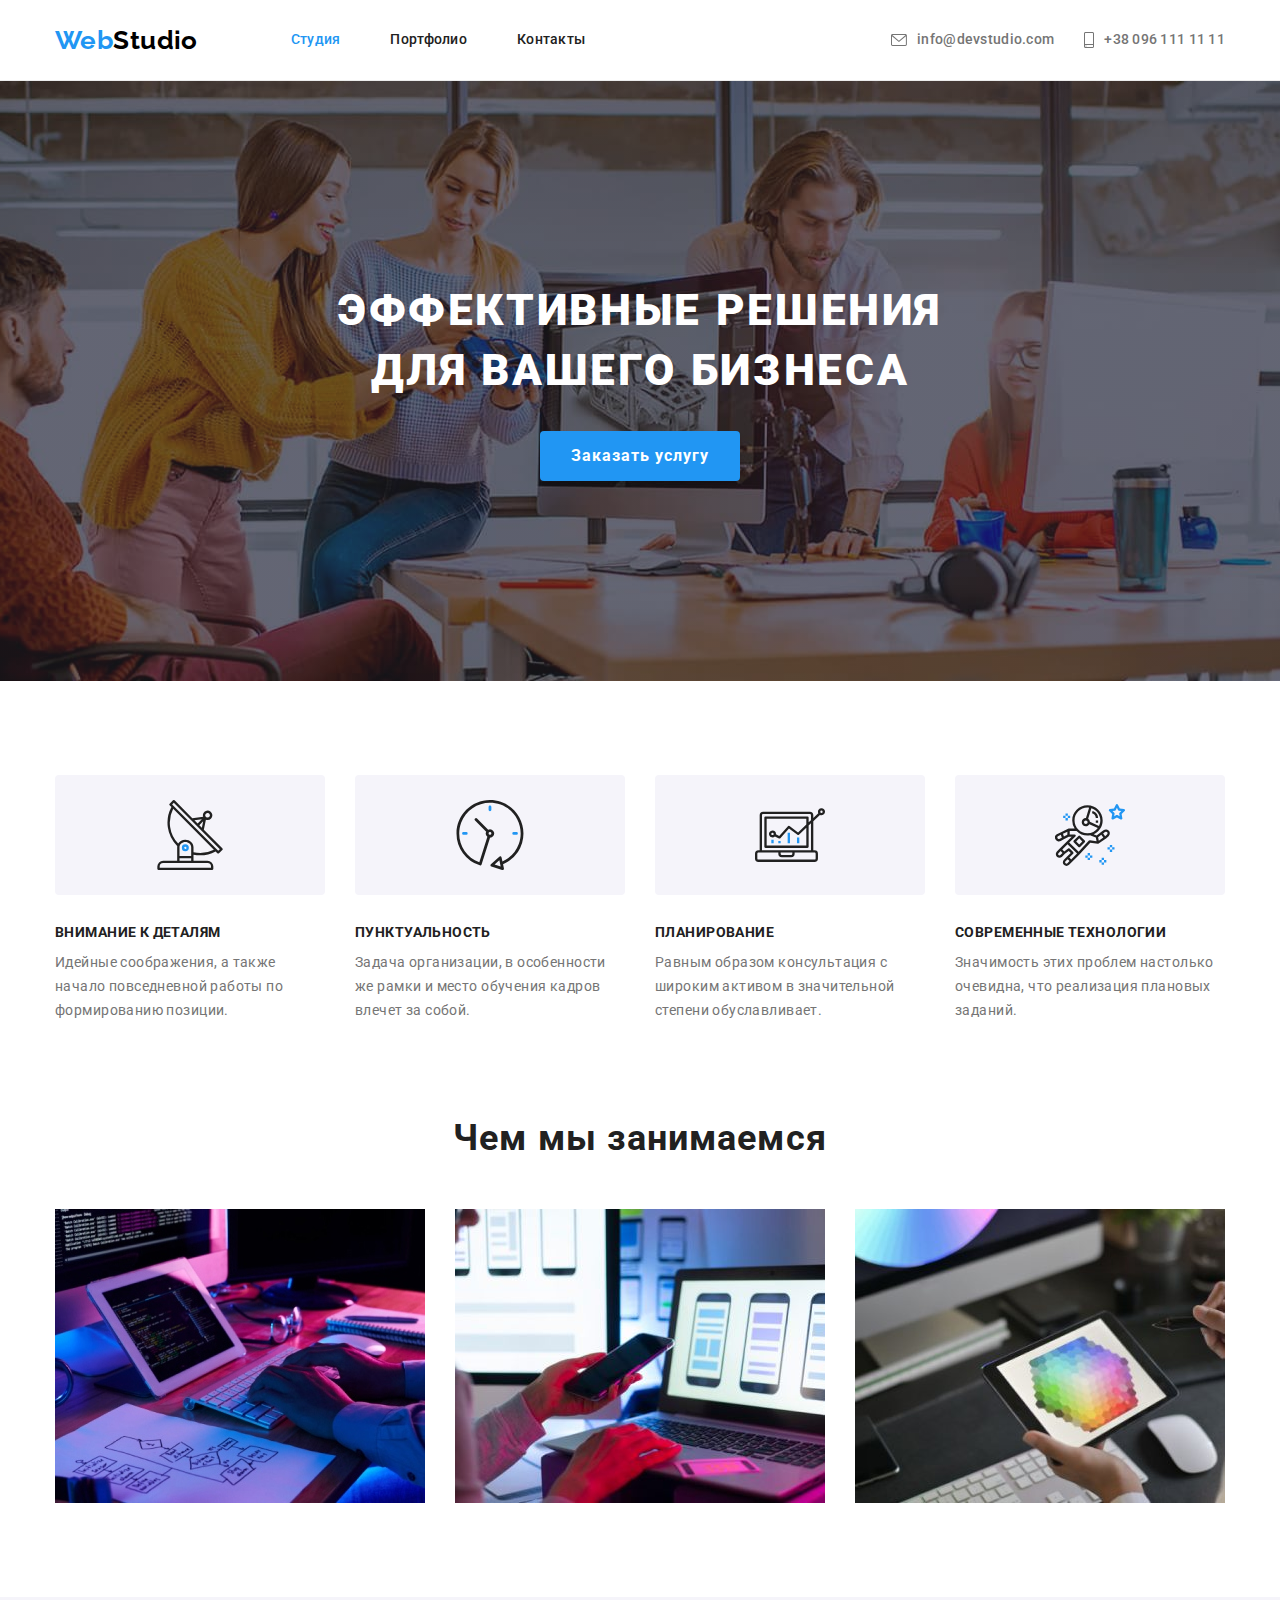
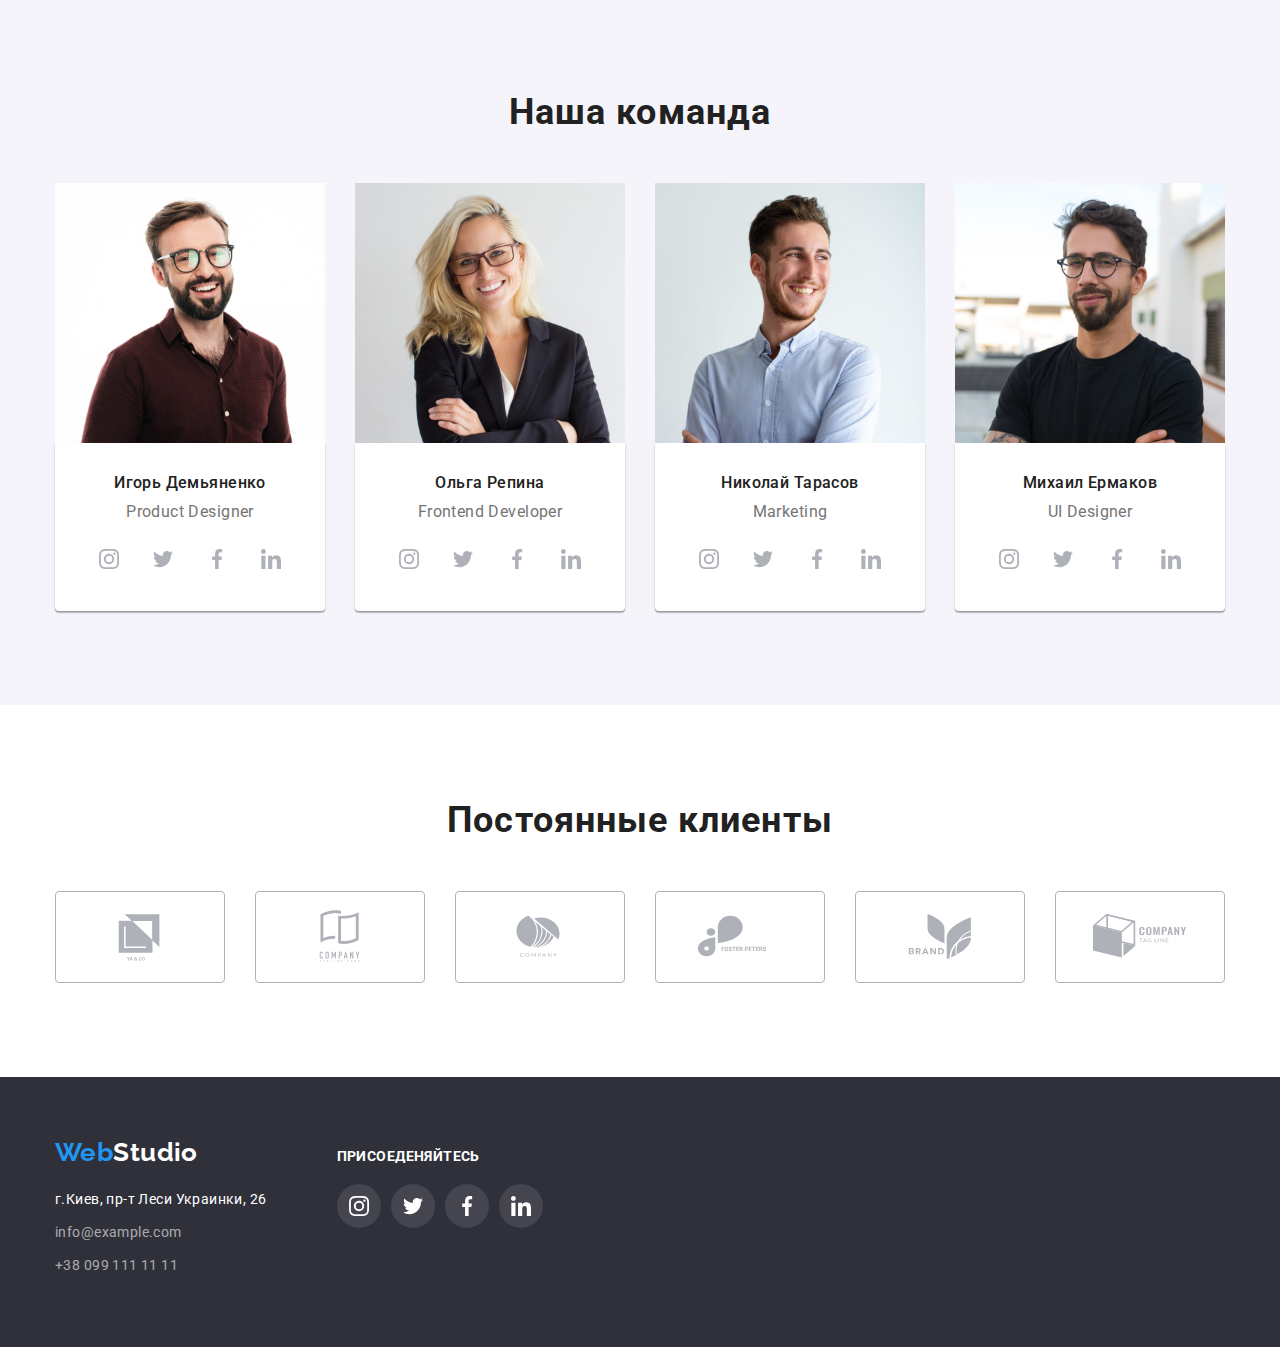
==== index.html @ 4e0f1046 "Initial commit" ====
<!DOCTYPE html>
<html lang="ru">
  <head>
    <meta charset="UTF-8" />
    <meta http-equiv="X-UA-Compatible" content="IE=edge" />
    <meta name="viewport" content="width=device-width, initial-scale=1.0" />
    <title>WebStudio</title>
   <!-- Шрифты -->
    <link rel="preconnect" href="https://fonts.googleapis.com">
    <link rel="preconnect" href="https://fonts.gstatic.com" crossorigin>
    <link href="https://fonts.googleapis.com/css2?family=Raleway:wght@700&family=Roboto:wght@400;500;700;900&display=swap"
      rel="stylesheet">
   <!-- Шрифты end-->    
   <!-- Нормализация -->
   <link rel="stylesheet" href="https://cdnjs.cloudflare.com/ajax/libs/modern-normalize/1.1.0/modern-normalize.min.css">
   <!-- Нормализация end -->
    <link rel="stylesheet" href="./css/styles.css" />
  </head>
  <body>
    <!--Шапка страницы-->
    <header class="header">
      <div class="container header-box">
        <!--Навигация-->
        <nav class="header-nav">
          <a href="./index.html" class="header-logo link">Web<spa class="dark-logo">Studio</span></a>
          <ul class="header-list list">
            <li class="header-item">
              <a class="header-link link current" href="./index.html">Студия</a>
            </li>
            <li class="header-item">
              <a class="header-link link" href="./portfolio.html">Портфолио</a>
            </li>
            <li class="header-item">
              <a class="header-link link" href="">Контакты</a>
            </li>
          </ul>
        </nav>
        <!--Контакты-->
        <ul class="contact-list list">
          <li class="contact-item">
            <a class="contact-link link" href="mailto:info@devstudio.com"> 
              <svg class="contact-mail"
               width="16" height="12">
               <use href="./images/icons.svg#envelope"></use>
            </svg> info@devstudio.com</a>
          </li>
          <li class="contact-item">
            <a class="contact-link link" href="tel:+380961111111">
              <svg class="contact-tel" width="10" height="16">
                <use href="./images/icons.svg#smartphone"></use>
              </svg>
              +38 096 111 11 11</a>
          </li>
        </ul>
      </div>     
    </header>
    <!--Главный контент-->
    <main>
      <!--Главный баннер-->
      <section class="hero section">
            <div class="container">
              <h1 class="hero-title">
              Эффективные решения <br />
              для вашего бизнеса
            </h1>
            <button type="button" class="hero-btn">Заказать услугу</button>
            </div>            
      </section>
      <!--Преимущества работы-->
      <section class="features section">
      <div class="container">
          <h2 class="visually-hidden">Наши преимущества</h2>
          <ul class="features-list list">
            <li class="features-item">
              <div class="feature-img">
                <svg class="feature-icon" width="70" height="70">
                  <use href="./images/icons.svg#antenna"></use>
                </svg>
              </div>
              <h3 class="features-name">Внимание к деталям</h3>
              <p class="features-txt">
                Идейные соображения, а также 
                начало повседневной работы по 
                формированию позиции.
              </p>
            </li>
            <li class="features-item">
              <div class="feature-img">
                <svg class="feature-icon" width="70" height="70">
                  <use href="./images/icons.svg#clock"></use>
                </svg>
              </div>
              <h3 class="features-name">Пунктуальность</h3>
              <p class="features-txt">
                Задача организации, в особенности 
                же рамки и место обучения кадров 
                влечет за собой.
              </p>
            </li>
            <li class="features-item">
              <div class="feature-img">
                <svg class="feature-icon" width="70" height="70">
                  <use href="./images/icons.svg#diagram"></use>
                </svg>
              </div>
              <h3 class="features-name">Планирование</h3>
              <p class="features-txt">
                Равным образом консультация с 
                широким активом в значительной 
                степени обуславливает.
              </p>
            </li>
            <li class="features-item">
              <div class="feature-img">
                <svg class="feature-icon" width="70" height="70">
                  <use href="./images/icons.svg#astronaut"></use>
                </svg>
              </div>
              <h3 class="features-name">Современные технологии</h3>
              <p class="features-txt">
                Значимость этих проблем настолько 
                очевидна, что реализация плановых 
                заданий.
              </p>
            </li>
          </ul>
      </div>
      </section>
      <!--Направления работы -->
      <section class="work section">
        <div class="container">
          <h2 class="work-title">Чем мы занимаемся</h2>
          <ul class="work-list list">
            <li class="work-item">
              <img src="./images/box1.jpg" alt="Работа за компьютером" width="370" />
            </li>
            <li class="work-item">
              <img src="./images/box2.jpg" alt="Работа на телефоне" width="370" />
            </li>
            <li class="work-item">
              <img src="./images/box3.jpg" alt="Работа на планшете" width="370" />
            </li>
          </ul>
        </div>       
      </section>
      <!--Команда-->
      <section class="team section">
        <div class="container">
          <h2 class="team-title">Наша команда</h2>
          <ul class="team-list list">
            <li class="team-item">
              <img src="./images/team1.jpg" alt="Фото члена команды" width="270" />
              <div class="team-descr">
                <h3 class="team-name">Игорь Демьяненко</h3>
                <p class="team-txt" lang="en">Product Designer</p>
                <ul class="social-list list">
                  <li class="social-item">
                    <a href="" class="social-link" rel="noopener noreferrer" target="_blank" aria-label="Инстаграм">
                      <svg class="social-icon" width="20" height="20">
                        <use href="./images/icons.svg#instagram"></use>
                      </svg>
                    </a>
                  </li>
                  <li class="social-item">
                    <a href="" class="social-link" rel="noopener noreferrer" target="_blank" aria-label="Твиттер">
                      <svg class="social-icon" width="20" height="20">
                        <use href="./images/icons.svg#twitter"></use>
                      </svg>
                    </a>
                  </li>
                  <li class="social-item">
                    <a href="" class="social-link" rel="noopener noreferrer" target="_blank" aria-label="Фейсбук">
                      <svg class="social-icon" width="20" height="20">
                        <use href="./images/icons.svg#facebook"></use>
                      </svg>
                    </a>
                  </li>
                  <li class="social-item">
                    <a href="" class="social-link" rel="noopener noreferrer" target="_blank" aria-label="Линкедин">
                      <svg class="social-icon" width="20" height="20">
                        <use href="./images/icons.svg#linkedin"></use>
                      </svg>
                    </a>
                  </li>
                </ul>
              </div>
            </li>
            <li class="team-item">
              <img src="./images/team2.jpg" alt="Фото члена команды" width="270" />
              <div class="team-descr">
                <h3 class="team-name">Ольга Репина</h3>
                <p class="team-txt" lang="en">Frontend Developer</p>
              <ul class="social-list list">
                <li class="social-item">
                  <a href="" class="social-link" rel="noopener noreferrer" target="_blank" aria-label="instagram">
                    <svg class="social-icon" width="20" height="20">
                      <use href="./images/icons.svg#instagram"></use>
                    </svg>
                  </a>
                </li>
                <li class="social-item">
                  <a href="" class="social-link" rel="noopener noreferrer" target="_blank" aria-label="twitter">
                    <svg class="social-icon" width="20" height="20">
                      <use href="./images/icons.svg#twitter"></use>
                    </svg>
                  </a>
                </li>
                <li class="social-item">
                  <a href="" class="social-link" rel="noopener noreferrer" target="_blank" aria-label="facebook">
                    <svg class="social-icon" width="20" height="20">
                      <use href="./images/icons.svg#facebook"></use>
                    </svg>
                  </a>
                </li>
                <li class="social-item">
                  <a href="" class="social-link" rel="noopener noreferrer" target="_blank" aria-label="linkedin">
                    <svg class="social-icon" width="20" height="20">
                      <use href="./images/icons.svg#linkedin"></use>
                    </svg>
                  </a>
                </li>
              </ul>
              </div>
            </li>
            <li class="team-item">
              <img src="./images/team3.jpg" alt="Фото члена команды" width="270" />
              <div class="team-descr">
                <h3 class="team-name">Николай Тарасов</h3>
                <p class="team-txt" lang="en">Marketing</p>
                <ul class="social-list list">
                  <li class="social-item">
                    <a href="" class="social-link" rel="noopener noreferrer" target="_blank" aria-label="instagram">
                      <svg class="social-icon" width="20" height="20">
                        <use href="./images/icons.svg#instagram"></use>
                      </svg>
                    </a>
                  </li>
                  <li class="social-item">
                    <a href="" class="social-link" rel="noopener noreferrer" target="_blank" aria-label="twitter">
                      <svg class="social-icon" width="20" height="20">
                        <use href="./images/icons.svg#twitter"></use>
                      </svg>
                    </a>
                  </li>
                  <li class="social-item">
                    <a href="" class="social-link" rel="noopener noreferrer" target="_blank" aria-label="facebook">
                      <svg class="social-icon" width="20" height="20">
                        <use href="./images/icons.svg#facebook"></use>
                      </svg>
                    </a>
                  </li>
                  <li class="social-item">
                    <a href="" class="social-link" rel="noopener noreferrer" target="_blank" aria-label="linkedin">
                      <svg class="social-icon" width="20" height="20">
                        <use href="./images/icons.svg#linkedin"></use>
                      </svg>
                    </a>
                  </li>
                </ul>
              </div>
            </li>
            <li class="team-item">
              <img src="./images/team4.jpg" alt="Фото члена команды" width="270" />
              <div class="team-descr">
                <h3 class="team-name">Михаил Ермаков</h3>
                <p class="team-txt" lang="en">UI Designer</p>
                <ul class="social-list list">
                  <li class="social-item">
                    <a href="" class="social-link" rel="noopener noreferrer" target="_blank" aria-label="instagram">
                      <svg class="social-icon" width="20" height="20">
                        <use href="./images/icons.svg#instagram"></use>
                      </svg>
                    </a>
                  </li>
                  <li class="social-item">
                    <a href="" class="social-link" rel="noopener noreferrer" target="_blank" aria-label="twitter">
                      <svg class="social-icon" width="20" height="20">
                        <use href="./images/icons.svg#twitter"></use>
                      </svg>
                    </a>
                  </li>
                  <li class="social-item">
                    <a href="" class="social-link" rel="noopener noreferrer" target="_blank" aria-label="facebook">
                      <svg class="social-icon" width="20" height="20">
                        <use href="./images/icons.svg#facebook"></use>
                      </svg>
                    </a>
                  </li>
                  <li class="social-item">
                    <a href="" class="social-link" rel="noopener noreferrer" target="_blank" aria-label="linkedin">
                      <svg class="social-icon" width="20" height="20">
                        <use href="./images/icons.svg#linkedin"></use>
                      </svg>
                    </a>
                  </li>
                </ul>
              </div>
            </li>
          </ul>
        </div>        
      </section>
      <!-- Постоянные клиенты -->
      <section class="clients section">
        <div class="container">
        <h2 class="clients-title">Постоянные клиенты</h2>
        <ul class="clients-list list">
          <li class="clients-item">
            <a class="clients-link link" 
            href="" 
            rel="noopener noreferrer" target="_blank" aria-label="Логотип компании 1">
              <svg class="clients-icon" width="106" height="60">
                <use href="./images/icons.svg#logo-1"></use>
              </svg>
            </a>
          </li>
          <li class="clients-item">
            <a class="clients-link link" 
            href="" 
            rel="noopener noreferrer" target="_blank" aria-label="Логотип компании 2">
              <svg class="clients-icon" width="106" height="60">
                <use href="./images/icons.svg#logo-2"></use>
              </svg>
            </a>
          </li>
          <li class="clients-item">
            <a class="clients-link link" 
            href="" 
            rel="noopener noreferrer" target="_blank" aria-label="Логотип компании 3">
              <svg class="clients-icon" width="106" height="60">
                <use href="./images/icons.svg#logo-3"></use>
              </svg>
            </a>
          </li>
          <li class="clients-item">
            <a class="clients-link link" 
            href="" 
            rel="noopener noreferrer" target="_blank" aria-label="Логотип компании 4">
              <svg class="clients-icon" width="106" height="60">
                <use href="./images/icons.svg#logo-4"></use>
              </svg>
            </a>
          </li>
          <li class="clients-item">
            <a class="clients-link link" 
            href="" 
            rel="noopener noreferrer" target="_blank" aria-label="Логотип компании 5">
              <svg class="clients-icon" width="106" height="60">
                <use href="./images/icons.svg#logo-5"></use>
              </svg>
            </a>
          </li>
          <li class="clients-item">
            <a class="clients-link link" 
            href="" 
            rel="noopener noreferrer" target="_blank" aria-label="Логотип компании 6">
              <svg class="clients-icon" width="106" height="60">
                <use href="./images/icons.svg#logo-6"></use>
              </svg>
            </a>
          </li>
        </ul>
        </div>
      </section>
    </main>
    <!--Футер страницы-->
    <footer class="footer">
      <div class="container footer-box">
        <div class="footer-adress">
          <a class="footer-logo link" href="./index.html">Web<span class="light-logo">Studio</span></a>
          <address class="address">
            <p class="main-address">г.Киев, пр-т Леси Украинки, 26</p>
            <ul class="address-list list">
              <li class="address-item">
                <a class="address-link link" href="mailto:info@example.com">info@example.com</a>
              </li>
              <li class="address-item">
                <a class="address-link link" href="tel:+30991111111">+38 099 111 11 11</a>
              </li>
            </ul>
          </address>
        </div>
        <div class="footer-socials">
          <p class="footer-text">Присоеденяйтесь</p>
          <ul class="footer-social-list list">
            <li class="footer-social-item">
              <a href="" class="footer-social-link" rel="noopener noreferrer" target="_blank" aria-label="instagram">
                <svg class="footer-social-icon" width="20" height="20">
                  <use href="./images/icons.svg#instagram"></use>
                </svg>
              </a>
            </li>
            <li class="footer-social-item">
              <a href="" class="footer-social-link" rel="noopener noreferrer" target="_blank" aria-label="twitter">
                <svg class="footer-social-icon" width="20" height="20">
                  <use href="./images/icons.svg#twitter"></use>
                </svg>
              </a>
            </li>
            <li class="footer-social-item">
              <a href="" class="footer-social-link" rel="noopener noreferrer" target="_blank" aria-label="facebook">
                <svg class="footer-social-icon" width="20" height="20">
                  <use href="./images/icons.svg#facebook"></use>
                </svg>
              </a>
            </li>
            <li class="footer-social-item">
              <a href="" class="footer-social-link" rel="noopener noreferrer" target="_blank" aria-label="linkedin">
                <svg class="footer-social-icon" width="20" height="20">
                  <use href="./images/icons.svg#linkedin"></use>
                </svg>
              </a>
            </li>
          </ul>
        </div>
        
      </div>
      
     
    </footer>
  </body>
</html>
---- css/styles.css ----
:root {
  /* Шрифты */
  --main-font: 'Roboto', sans-serif;
  --second-font: 'Raleway', sans-serif;

  /* Цвета текста */
  --main-txt-cl: #757575;
  --accent-cl: #2196f3;
  --title-cl: #212121;

  /* Цвета фонов */
  --main-bcg-cl: #ffffff;
  --hero-bcg-cl: #2f303a;

  /* Другое */
}
body {
  font-family: var(--main-font);
  font-size: 14px;
  line-height: 1.71;
  color: var(--main-txt-cl);
  background-color: var(--main-bcg-cl);
  letter-spacing: 0.03em;
}

img {
  display: block;
}

.container {
  width: 1200px;
  margin-left: auto;
  margin-right: auto;
  padding-right: 15px;
  padding-left: 15px;

  /* outline: 4px solid green; */
}

.section {
  padding-top: 94px;
  padding-bottom: 94px;
}

/* Сброс оформления стилей */
.list {
  list-style: none;
  margin: 0;
  padding: 0;
}

.link {
  text-decoration: none;
}

h1,
h2,
h3,
h4,
h5,
h6,
p {
  margin: 0;
}

/* Logo */
.header-logo,
.footer-logo {
  font-family: var(--second-font);
  font-weight: 700;
  font-size: 26px;
  line-height: 1.19;
  color: var(--accent-cl);
}

.header-logo {
  margin-right: 93px;
}

.dark-logo {
  color: #000000;
}

/* Header */

header {
  border-bottom: 1px solid #ececec;
}

.header-box {
  display: flex;
}

.header-nav {
  display: flex;
  align-items: center;
}

.header-list {
  display: flex;
}

.header-link {
  display: block;
  padding-top: 32px;
  padding-bottom: 32px;

  font-weight: 500;
  font-size: 14px;
  line-height: 1.14;
  letter-spacing: 0.02em;
  color: var(--title-cl);
}

.header-link:hover,
.header-link:focus,
.contact-link:hover,
.contact-link:focus,
.address-link:hover,
.address-link:focus,
.current {
  color: var(--accent-cl);
}

.header-item:not(:last-child) {
  margin-right: 50px;
}

.contact-list {
  display: flex;
  margin-left: auto;
}

.contact-link {
  display: flex;
  padding-top: 32px;
  padding-bottom: 32px;
  align-items: center;

  font-weight: 500;
  font-size: 14px;
  line-height: 1.14;
  letter-spacing: 0.02em;
  color: var(--main-txt-cl);
}

.contact-item:not(:last-child) {
  margin-right: 30px;
}
/* Contact icons */
.contact-mail {
  margin-right: 10px;

  fill: #757575;
}

.contact-link:hover .contact-mail {
  fill: var(--accent-cl);
}
.contact-link:focus .contact-mail {
  fill: var(--accent-cl);
}

.contact-tel {
  margin-right: 10px;

  fill: #757575;
}

.contact-link:hover .contact-tel {
  fill: var(--accent-cl);
}

.contact-link:focus .contact-tel {
  fill: var(--accent-cl);
}

/* Footer */
.footer {
  display: flex;
  padding-top: 60px;
  padding-bottom: 60px;

  background-color: #2f303a;
}

.footer-logo {
  display: block;
  margin-bottom: 20px;
}

.light-logo {
  color: #ffffff;
}

.address {
  display: inline-block;
  font-style: normal;
}

.main-address {
  margin-bottom: 9px;
  font-style: normal;
  color: #ffffff;
}

.address-list {
  display: inline-block;
}

.address-item {
  margin-bottom: 9px;
}

.address-link {
  font-style: normal;
  color: rgba(255, 255, 255, 0.6);
}

.footer-box {
  display: flex;
  align-items: baseline;
}

.footer-socials {
  margin-left: 70px;
}

.footer-text {
  font-weight: 700;
  font-size: 14px;
  line-height: 16px;
  letter-spacing: 0.03em;
  text-transform: uppercase;

  color: #ffffff;
}

.footer-social-list {
  display: flex;
  align-items: center;
  justify-content: center;
  gap: 10px;
  margin-top: 20px;
}

.footer-social-link {
  display: flex;
  align-items: center;
  justify-content: center;
  width: 44px;
  height: 44px;
  border-radius: 50%;
  background-color:rgba(255, 255, 255, 0.1);
}

.footer-social-icon {
  fill: #ffffff;
}

.footer-social-link:hover,
.footer-social-link:focus {
  background-color: var(--accent-cl);
}


/* -----------------------Main Page Styles--------------------- */
/* Hero section */
.hero {
  margin-left: auto;
  margin-right: auto;
  padding-top: 200px;
  padding-bottom: 200px;

  background-color: var(--hero-bcg-cl);
  background-image: linear-gradient(to right, rgba(47, 48, 58, 0.4), rgba(47, 48, 58, 0.4)),
    url('../images/hero-image.jpg');
  max-width: 1600px;
  background-position: center;
  background-repeat: no-repeat;
  background-size: cover;
  text-align: center;
}

.hero-title {
  margin-bottom: 30px;

  font-weight: 900;
  font-size: 44px;
  line-height: 1.36;
  letter-spacing: 0.06em;
  text-transform: uppercase;
  color: #ffffff;
}
.hero-btn {
  min-width: 200px;
  padding: 10px 30px;

  text-align: center;
  font-family: inherit;
  font-weight: 700;
  font-size: 16px;
  line-height: 1.88;
  letter-spacing: 0.06em;

  color: #ffffff;
  background-color: var(--accent-cl);
  box-shadow: 0px 4px 4px rgba(0, 0, 0, 0.15);
  border-radius: 4px;
  border: 0;
}
.hero-btn:hover,
.hero-btn:focus {
  background-color: var(--accent-cl);
  cursor: pointer;
}
/* Features */

.visually-hidden {
  position: absolute;
  width: 1px;
  height: 1px;
  margin: -1px;
  border: 0;
  padding: 0;

  white-space: nowrap;
  clip-path: inset(100%);
  clip: rect(0 0 0 0);
  overflow: hidden;
}

.features-list {
  display: flex;
}

.feature-img {
  display: flex;
  margin-bottom: 30px;
  height: 120px;
  align-items: center;
  justify-content: center;
  background-color: #f5f4fa;
  border-radius: 4px;
}

.features-item {
  width: 270px;
}

.features-item:not(:last-child) {
  margin-right: 30px;
}

.features-name {
  margin-bottom: 10px;

  font-weight: 700;
  font-size: 14px;
  line-height: 1.14;
  text-transform: uppercase;
  color: var(--title-cl);
}

/* Work */

.work {
  padding-top: 0;
}

.work-list {
  display: flex;
}

.work-item:not(:last-child) {
  margin-right: 30px;
}

/* Work + Team */
.work-title,
.team-title {
  margin-bottom: 50px;

  font-weight: 700;
  font-size: 36px;
  line-height: 1.17;
  color: var(--title-cl);
  text-align: center;
  letter-spacing: 0.03em;
}

/* Team */

.team {
  background-color: #f5f4fa;
}

.team-list {
  display: flex;
}

.team-item {
  width: 270px;
}

.team-item:not(:last-child) {
  margin-right: 30px;
}

.team-descr {
  padding: 30px 15px;

  background-color: #ffffff;
  border-radius: 0px 0px 4px 4px;
  box-shadow: 0px 1px 3px rgba(0, 0, 0, 0.12), 0px 1px 1px rgba(0, 0, 0, 0.14),
    0px 2px 1px rgba(0, 0, 0, 0.2);
}

.team-name {
  margin-bottom: 10px;

  font-weight: 500;
  font-size: 16px;
  line-height: 1.19;
  color: var(--title-cl);
  text-align: center;
}

.team-txt {
  font-size: 16px;
  line-height: 1.19;
  text-align: center;
}

.social-list {
  display: flex;
  align-items: center;
  justify-content: center;
  gap: 10px;
  margin-top: 16px;
}

.social-link {
  display: flex;
  align-items: center;
  justify-content: center;
  width: 44px;
  height: 44px;
  border-radius: 50%;
  background-color: #ffffff;
}

.social-icon {
  fill: #afb1b8;
}

.social-link:hover,
.social-link:focus {
  background-color: var(--accent-cl);
}

.social-link:hover .social-icon {
  fill: var(--main-bcg-cl);
}
.social-link:focus .social-icon {
  fill: var(--main-bcg-cl);
}

/* Clients section */

.clients-title {
  margin-bottom: 50px;

  font-weight: 700;
  font-size: 36px;
  line-height: 1.17;
  color: var(--title-cl);
  text-align: center;
  letter-spacing: 0.03em;
}

.clients-list {
  display: flex;
  gap: 30px;
}

.clients-link {
  display: flex;
  align-items: center;
  justify-content: center;

  width: 170px;
  height: 92px;
  border: 1px solid #afb1b8;
  border-radius: 4px;
}

.clients-link:hover,
.clients-link:focus {
  border-color: var(--accent-cl);
}

.clients-icon {
  fill: #afb1b8;
}

.clients-link:hover .clients-icon {
  fill: var(--accent-cl);
}

.clients-link:focus .clients-icon {
  fill: var(--accent-cl);
}

/* ----------------------Portfolio styles---------------------- */
/* Filters btn */

.filter-btn {
  font-family: inherit;
  background-color: #f5f4fa;
  font-weight: 500;
  font-size: 16px;
  line-height: 1.63;
  color: var(--title-cl);
  border-radius: 4px;
  border: none;
  padding: 6px 22px;
}

.filter-btn:hover,
.filter-btn:focus,
.current-filter {
  background-color: var(--accent-cl);
  color: #ffffff;
  cursor: pointer;

  box-shadow: 0px 4px 4px rgba(0, 0, 0, 0.25);
}

/* Portfolio list */

.filter-list {
  display: flex;
  margin-bottom: 50px;
  justify-content: center;
}

.filter-item:not(:last-child) {
  margin-right: 8px;
}

.portfolio-main {
  padding-top: 94px;
  padding-bottom: 94px;
}

.portfolio-list {
  display: flex;
  flex-wrap: wrap;
  gap: 30px;
}

.portfolio-item {
  width: 370px;
}

/* .portfolio-item:not(:nth-child(3n)) {
  margin-right: 30px;
 }

.portfolio-item:not(:nth-last-child(-n + 3)) {
  margin-bottom: 30px;
} */

.portfolio-name {
  margin-bottom: 4px;

  font-weight: 700;
  font-size: 18px;
  line-height: 2;
  letter-spacing: 0.06em;
  color: var(--title-cl);
}

.portfolio-text {
  font-size: 16px;
  line-height: 1.88;
  color: var(--main-txt-cl);
}

.portfolio-descr {
  padding: 20px 24px;

  border-left: 1px solid #eeeeee;
  border-right: 1px solid #eeeeee;
  border-bottom: 1px solid #eeeeee;
}

.portfolio-link {
  display: block;
}

.portfolio-link:hover,
.portfolio-link:focus {
  box-shadow: 0px 1px 1px rgba(0, 0, 0, 0.12),
    0px 4px 4px rgba(0, 0, 0, 0.06),
    1px 4px 6px rgba(0, 0, 0, 0.16);
}
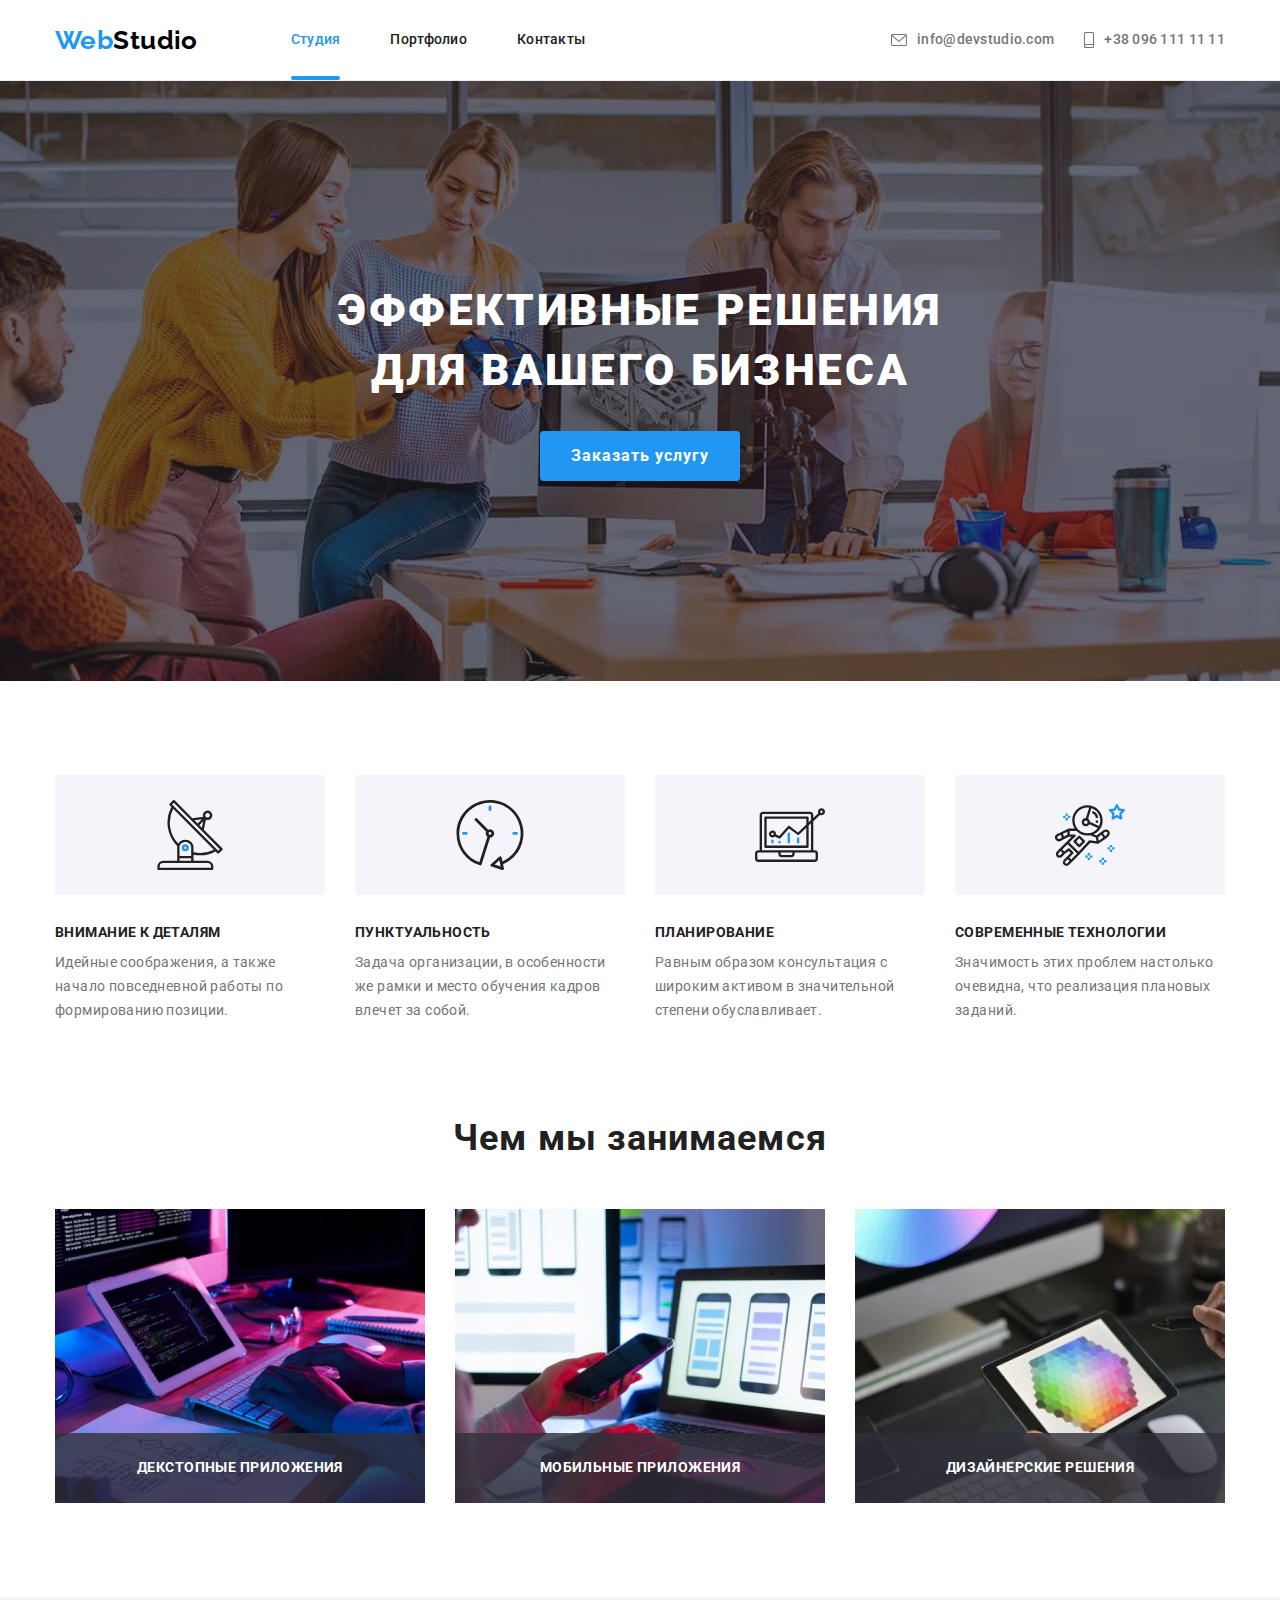
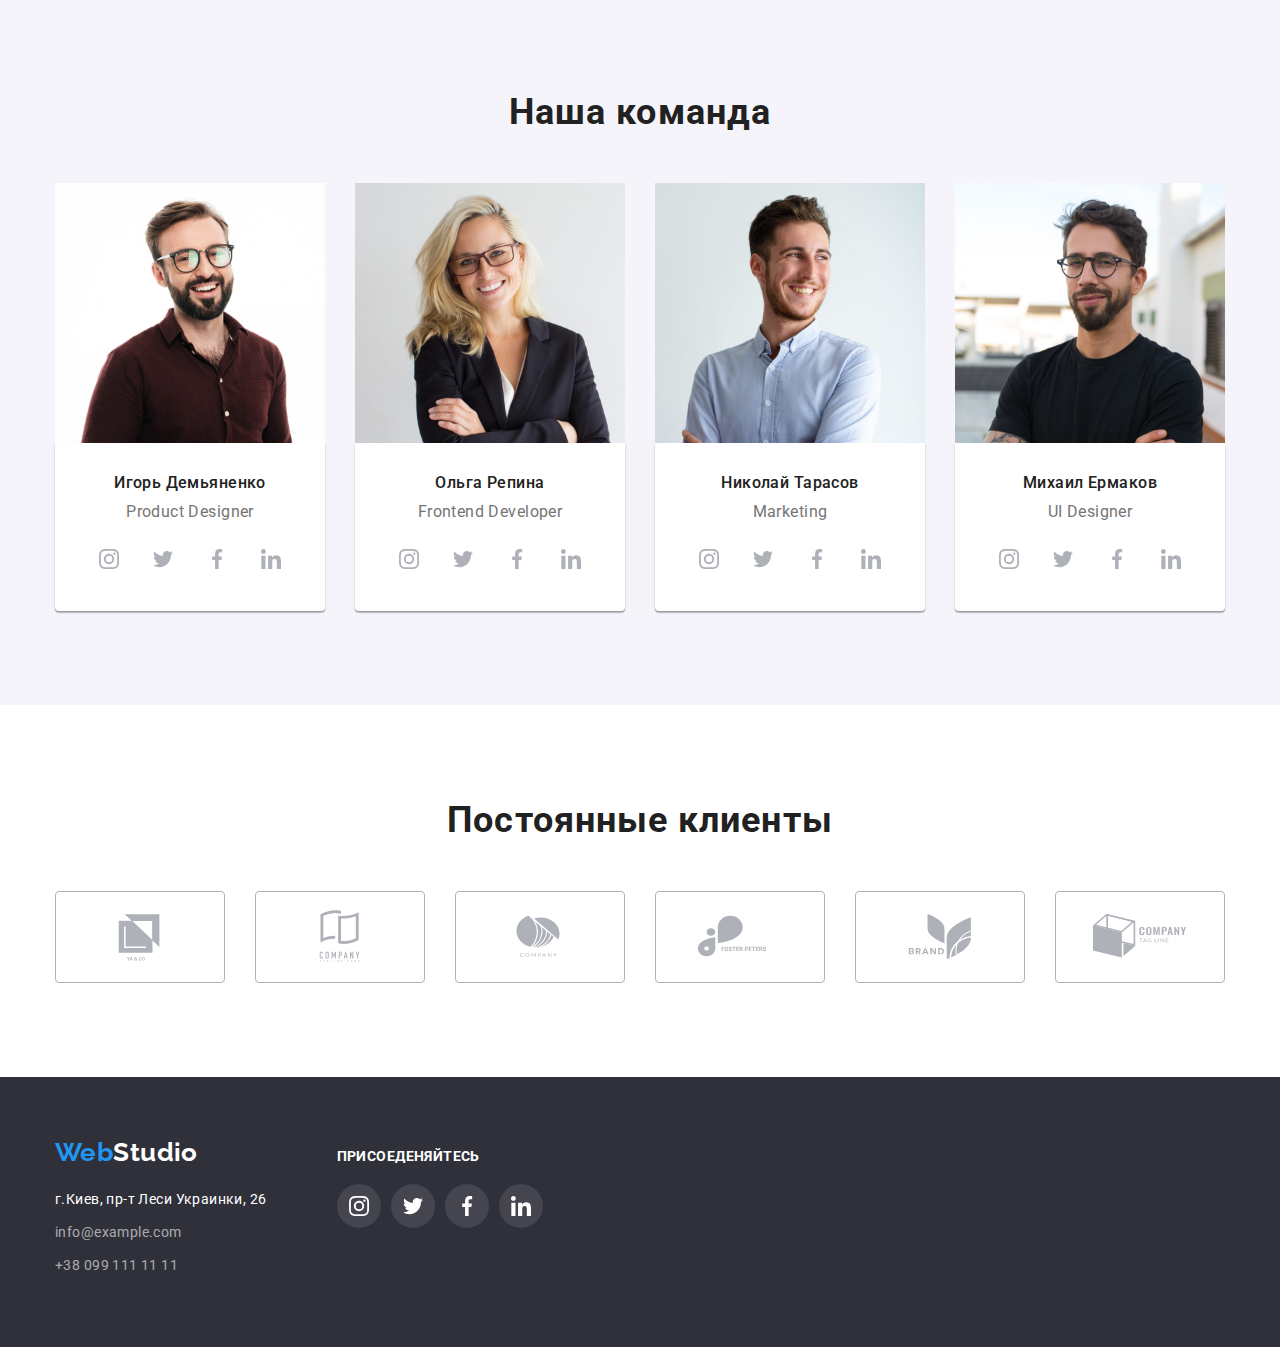
==== commit 77c8016c: "adding animation, modal, js" ====
--- a/index.html
+++ b/index.html
@@ -16,7 +16,7 @@
    <!-- Нормализация end -->
     <link rel="stylesheet" href="./css/styles.css" />
   </head>
-  <body>
+  <body data-page>
     <!--Шапка страницы-->
     <header class="header">
       <div class="container header-box">
@@ -63,7 +63,7 @@
               Эффективные решения <br />
               для вашего бизнеса
             </h1>
-            <button type="button" class="hero-btn">Заказать услугу</button>
+            <button type="button" class="hero-btn" data-modal-open>Заказать услугу</button>
             </div>            
       </section>
       <!--Преимущества работы-->
@@ -133,12 +133,15 @@
           <ul class="work-list list">
             <li class="work-item">
               <img src="./images/box1.jpg" alt="Работа за компьютером" width="370" />
+              <p class="work-text">Декстопные приложения</p>
             </li>
             <li class="work-item">
               <img src="./images/box2.jpg" alt="Работа на телефоне" width="370" />
+              <p class="work-text">Мобильные приложения</p>
             </li>
             <li class="work-item">
               <img src="./images/box3.jpg" alt="Работа на планшете" width="370" />
+              <p class="work-text">Дизайнерские решения</p>
             </li>
           </ul>
         </div>       
@@ -417,5 +420,17 @@
       
      
     </footer>
+    <!-- Модалка -->
+    <div class="backdrop is-hidden" data-modal>
+      <div class="modal">
+        <button class="modal-close" data-modal-close>
+          <svg width="18" height="18" class="close-icon">
+            <use href="./images/icons.svg#close"></use>
+          </svg>
+        </button> 
+      </div>
+    </div>
+
+    <script src="./modal.js"></script>
   </body>
 </html>
--- a/css/styles.css
+++ b/css/styles.css
@@ -14,6 +14,7 @@
 
   /* Другое */
 }
+
 body {
   font-family: var(--main-font);
   font-size: 14px;
@@ -21,6 +22,10 @@
   color: var(--main-txt-cl);
   background-color: var(--main-bcg-cl);
   letter-spacing: 0.03em;
+}
+
+.no-scroll {
+  overflow: hidden;
 }
 
 img {
@@ -63,6 +68,10 @@
   margin: 0;
 }
 
+/* Animation */
+
+/* 250ms  cubic-bezier(0.4, 0, 0.2, 1) */
+
 /* Logo */
 .header-logo,
 .footer-logo {
@@ -104,12 +113,15 @@
   display: block;
   padding-top: 32px;
   padding-bottom: 32px;
+  position: relative;
 
   font-weight: 500;
   font-size: 14px;
   line-height: 1.14;
   letter-spacing: 0.02em;
   color: var(--title-cl);
+
+  transition: 250ms cubic-bezier(0.4, 0, 0.2, 1);
 }
 
 .header-link:hover,
@@ -126,6 +138,20 @@
   margin-right: 50px;
 }
 
+.current::after {
+  content:'';
+  position: absolute;
+  display: block;
+  bottom: 0;
+  left:0;
+
+  width: 100%;
+  height: 4px;
+  border-radius: 2px;
+  background-color: var(--accent-cl);
+  
+}
+
 .contact-list {
   display: flex;
   margin-left: auto;
@@ -142,21 +168,27 @@
   line-height: 1.14;
   letter-spacing: 0.02em;
   color: var(--main-txt-cl);
+
+  transition: 250ms cubic-bezier(0.4, 0, 0.2, 1);
 }
 
 .contact-item:not(:last-child) {
   margin-right: 30px;
 }
+
 /* Contact icons */
 .contact-mail {
   margin-right: 10px;
 
   fill: #757575;
+
+  transition: 250ms cubic-bezier(0.4, 0, 0.2, 1);
 }
 
 .contact-link:hover .contact-mail {
   fill: var(--accent-cl);
 }
+
 .contact-link:focus .contact-mail {
   fill: var(--accent-cl);
 }
@@ -165,6 +197,8 @@
   margin-right: 10px;
 
   fill: #757575;
+
+  transition: 250ms cubic-bezier(0.4, 0, 0.2, 1);
 }
 
 .contact-link:hover .contact-tel {
@@ -215,6 +249,8 @@
 .address-link {
   font-style: normal;
   color: rgba(255, 255, 255, 0.6);
+
+  transition: 250ms cubic-bezier(0.4, 0, 0.2, 1);
 }
 
 .footer-box {
@@ -248,10 +284,13 @@
   display: flex;
   align-items: center;
   justify-content: center;
+
   width: 44px;
   height: 44px;
   border-radius: 50%;
-  background-color:rgba(255, 255, 255, 0.1);
+  background-color: rgba(255, 255, 255, 0.1);
+
+  transition: 250ms cubic-bezier(0.4, 0, 0.2, 1);
 }
 
 .footer-social-icon {
@@ -262,7 +301,6 @@
 .footer-social-link:focus {
   background-color: var(--accent-cl);
 }
-
 
 /* -----------------------Main Page Styles--------------------- */
 /* Hero section */
@@ -292,6 +330,7 @@
   text-transform: uppercase;
   color: #ffffff;
 }
+
 .hero-btn {
   min-width: 200px;
   padding: 10px 30px;
@@ -309,11 +348,13 @@
   border-radius: 4px;
   border: 0;
 }
+
 .hero-btn:hover,
 .hero-btn:focus {
   background-color: var(--accent-cl);
   cursor: pointer;
 }
+
 /* Features */
 
 .visually-hidden {
@@ -376,6 +417,29 @@
   margin-right: 30px;
 }
 
+.work-item {
+  position: relative;
+}
+
+.work-text {
+  position: absolute;
+  bottom: 0;
+  left: 0;
+  padding-top: 27px;
+  padding-bottom: 27px;
+
+  width: 100%;  
+
+  font-weight: 700;
+  line-height: 1.14;
+  text-align: center;
+  letter-spacing: 0.03em;
+  text-transform: uppercase;
+
+  background-color: rgba(47, 48, 58, 0.8);
+  color: var(--main-bcg-cl);
+}
+
 /* Work + Team */
 .work-title,
 .team-title {
@@ -444,14 +508,19 @@
   display: flex;
   align-items: center;
   justify-content: center;
+
   width: 44px;
   height: 44px;
   border-radius: 50%;
   background-color: #ffffff;
+
+  transition: 250ms cubic-bezier(0.4, 0, 0.2, 1);
 }
 
 .social-icon {
   fill: #afb1b8;
+
+  transition: 250ms cubic-bezier(0.4, 0, 0.2, 1);
 }
 
 .social-link:hover,
@@ -462,6 +531,7 @@
 .social-link:hover .social-icon {
   fill: var(--main-bcg-cl);
 }
+
 .social-link:focus .social-icon {
   fill: var(--main-bcg-cl);
 }
@@ -493,6 +563,8 @@
   height: 92px;
   border: 1px solid #afb1b8;
   border-radius: 4px;
+
+  transition: 250ms cubic-bezier(0.4, 0, 0.2, 1);
 }
 
 .clients-link:hover,
@@ -502,6 +574,8 @@
 
 .clients-icon {
   fill: #afb1b8;
+
+  transition: 250ms cubic-bezier(0.4, 0, 0.2, 1);
 }
 
 .clients-link:hover .clients-icon {
@@ -511,6 +585,59 @@
 .clients-link:focus .clients-icon {
   fill: var(--accent-cl);
 }
+
+/* Modal */
+
+.backdrop {
+  position: fixed;
+  top:0;
+  left:0;
+  width: 100%;
+  height: 100%;
+  background-color: rgba(0, 0, 0, 0.2);
+
+}
+
+.backdrop.is-hidden {
+  opacity: 0;
+  visibility: hidden;
+  pointer-events: none;
+}
+
+.modal {
+  position: absolute;
+  top: 50%;
+  left: 50%;
+  transform: translate(-50%, -50%);
+
+  width: 528px;
+  height: 581px;
+
+  background-color: #ffffff;
+  box-shadow: 0px 1px 3px rgba(0, 0, 0, 0.12), 0px 1px 1px rgba(0, 0, 0, 0.14), 0px 2px 1px rgba(0, 0, 0, 0.2);
+  border-radius: 4px;
+
+}
+
+.modal-close {
+  position: absolute;
+  top: 8px;
+  right: 8px;
+  
+  display: flex;
+  justify-content: center;
+  align-items: center;
+  padding: 0;
+
+  width: 30px;
+  height: 30px;
+  border-radius: 50%;
+  border: 1px solid rgba(0, 0, 0, 0.1);
+  background-color: #FFFFFF;
+  cursor: pointer;
+}
+
+
 
 /* ----------------------Portfolio styles---------------------- */
 /* Filters btn */
@@ -524,7 +651,10 @@
   color: var(--title-cl);
   border-radius: 4px;
   border: none;
+
   padding: 6px 22px;
+
+  transition: 250ms cubic-bezier(0.4, 0, 0.2, 1);
 }
 
 .filter-btn:hover,
@@ -561,7 +691,8 @@
 }
 
 .portfolio-item {
-  width: 370px;
+   width: 370px;
+
 }
 
 /* .portfolio-item:not(:nth-child(3n)) {
@@ -598,11 +729,45 @@
 
 .portfolio-link {
   display: block;
+  
+  transition: 250ms cubic-bezier(0.4, 0, 0.2, 1);
+  
 }
 
 .portfolio-link:hover,
 .portfolio-link:focus {
-  box-shadow: 0px 1px 1px rgba(0, 0, 0, 0.12),
-    0px 4px 4px rgba(0, 0, 0, 0.06),
+  box-shadow: 0px 1px 1px rgba(0, 0, 0, 0.12), 0px 4px 4px rgba(0, 0, 0, 0.06),
     1px 4px 6px rgba(0, 0, 0, 0.16);
-}+  
+}
+
+.thumb {
+  position: relative;
+  overflow: hidden;
+}
+
+.overlay {
+  position: absolute;
+  top:0;
+  left:0;
+  width: 100%;
+  height: 100%;
+
+  transform: translateY(100%);
+  transition: transform 250ms ease;
+
+}
+.overlay-text {  
+  padding: 64px 23px;
+  font-size: 18px;
+  line-height: 1.56;
+  letter-spacing: 0.03em;
+
+  color: var(--main-bcg-cl);
+  background-color: rgba(33, 150, 243, 0.9);
+}
+
+.portfolio-link:hover .overlay {
+  transform: translateY(0);
+}
+
